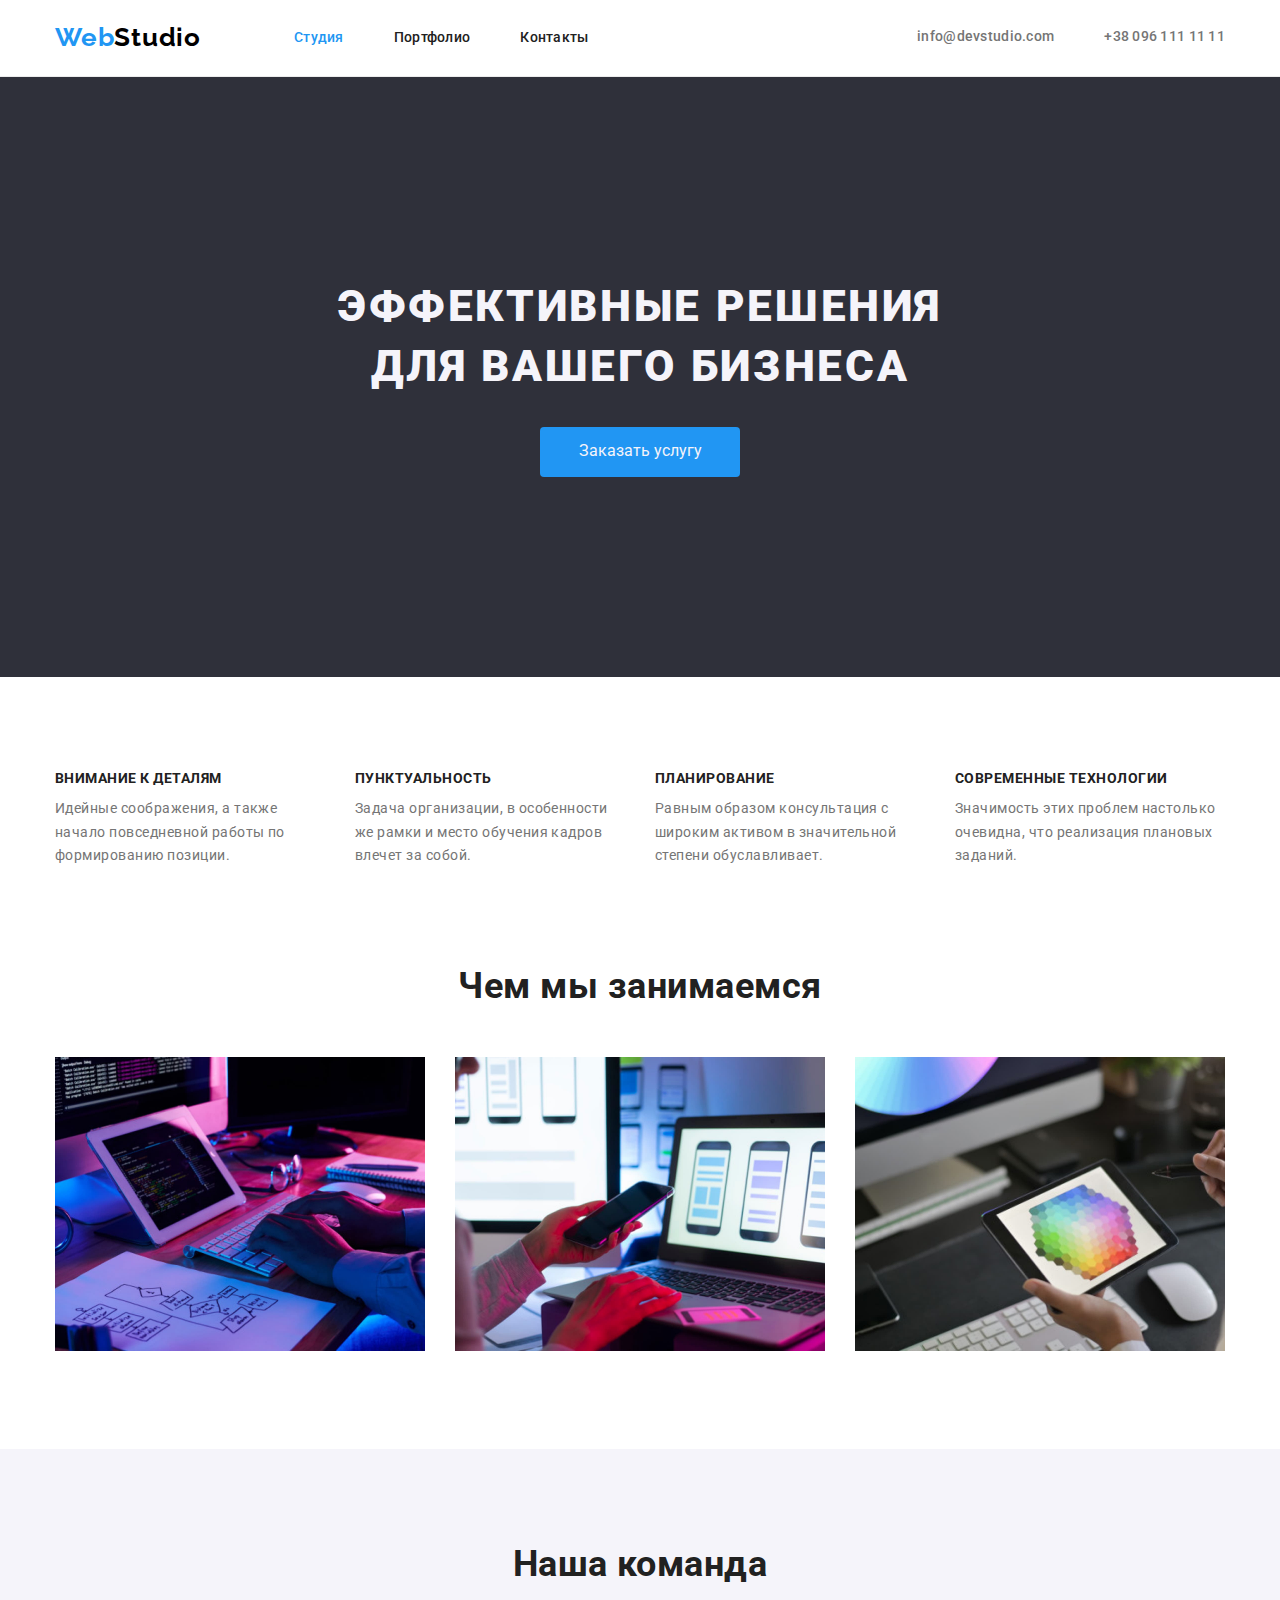
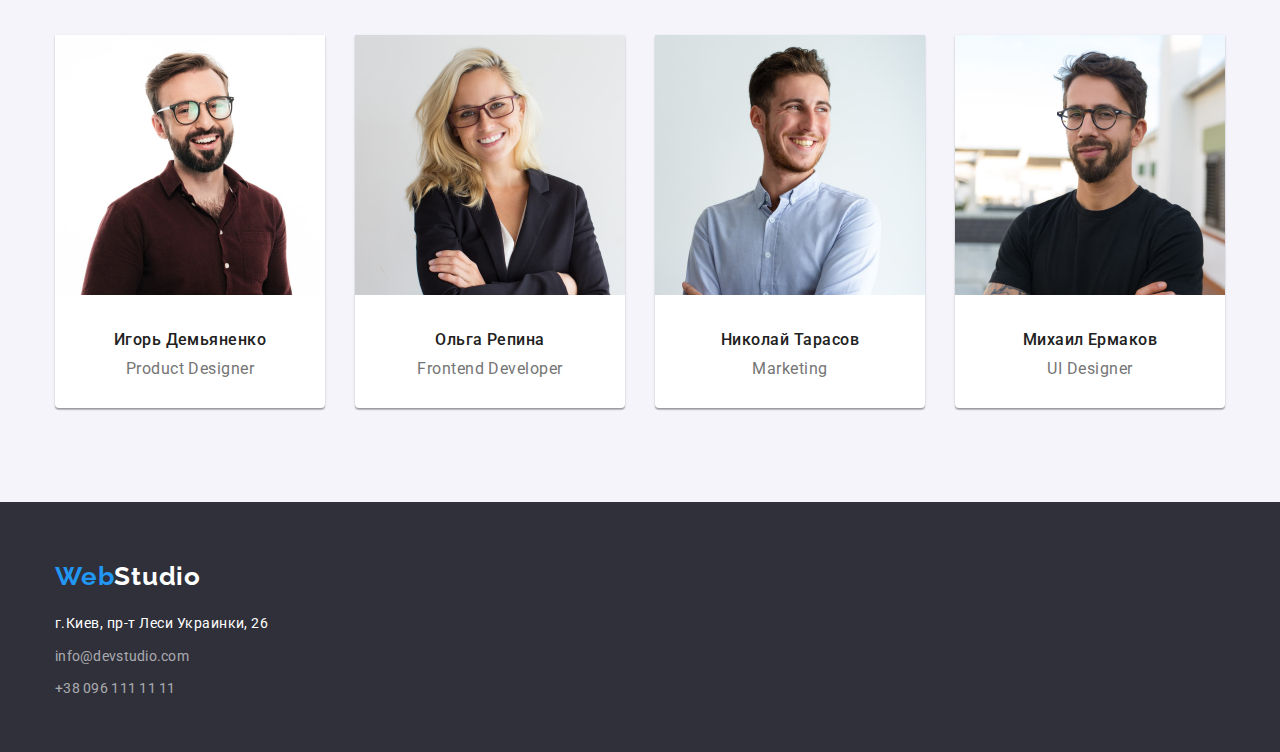
==== index.html @ b526edb5 "1" ====
<!DOCTYPE html>

<html lang="ru">
<!-- Не володію 'єзиком' коментарі з вашого дозволу на Українській. -->

<head>
    <meta charset="UTF-8">
    <meta http-equiv="X-UA-Compatible" content="IE=edge">
    <meta name="viewport" content="width=device-width, initial-scale=1.0">
    <title>Web Studio</title>
    <link rel="stylesheet"
        href="https://cdnjs.cloudflare.com/ajax/libs/modern-normalize/1.0.0/modern-normalize.min.css" />
    <link rel="preconnect" href="https://fonts.googleapis.com">
    <link rel="preconnect" href="https://fonts.gstatic.com" crossorigin>
    <link
        href="https://fonts.googleapis.com/css2?family=Raleway:wght@700&family=Roboto:wght@400;500;700;900&display=swap"
        rel="stylesheet">
    <link rel="stylesheet" href="./css/styles.css" />
</head>

<body>
    <!-- Шапка сторінки -->
    <header class="header-block ">
        <div class="container">
            <div class="flex-container">
                <!-- Навігація на інші сторінки -->
                <nav class="h-nav">
                    <a href="./index.html" class="logo">
                        <span class="logo-blue">Web</span>Studio
                    </a>
                    <ul class="site-nav list">
                        <li class="item"><a href="./index.html" class="nav-link current">Студия</a></li>
                        <li class="item"><a href="./portfolio.html" class="nav-link">Портфолио</a></li>
                        <li class="item"><a href="" class="nav-link">Контакты</a></li>
                    </ul>
                </nav>
                <ul class="contact-list list">
                    <li class="item"><a class="contact-link" href="mailto:info@devstudio.com">info@devstudio.com</a>
                    </li>
                    <li class="item"><a class="contact-link" href="tel:+380961111111">+38 096 111 11 11</a></li>
                </ul>
            </div>
        </div>
    </header>
    <!-- Основна частина сторінки -->
    <main>
        <!-- Секція 1 : банер+кнопка. -->
        <section class="hero section ">
            <div class="container">
                <h1 class="hero-title">Эффективные решения для вашего бизнеса</h1>
                <button type="button" class="button-hero">Заказать услугу</button>
            </div>
        </section>
        <!-- Секція 2 : список переваг даної організації. -->
        <section class="benefits section">
            <!-- Уявний заголовок h2 -->
            <h2 class="visually-hidden">приимущества</h2>
            <ul class="list container">
                <li class="item-benefit">
                    <h3 class="benefits-title">Внимание к деталям</h3>
                    <p class="benefits-text"> Идейные соображения, а также начало повседневной работы по формированию
                        позиции.</p>
                </li>
                <li class="item-benefit">
                    <h3 class="benefits-title">Пунктуальность</h3>
                    <p class="benefits-text">Задача организации, в особенности же рамки и место обучения кадров влечет
                        за собой.</p>
                </li>
                <li class="item-benefit">
                    <h3 class="benefits-title">Планирование</h3>
                    <p class="benefits-text">Равным образом консультация с широким активом в значительной степени
                        обуславливает.</p>
                </li>
                <li class="item-benefit">
                    <h3 class="benefits-title">Современные технологии</h3>
                    <p class="benefits-text">Значимость этих проблем настолько очевидна, что реализация плановых
                        заданий.</p>
                </li>
            </ul>
        </section>
        <!-- Секція 3 : перелік фото-презентацій робіт. -->
        <section class="works section">
            <div class="container ">
                <h2 class="section-title">Чем мы занимаемся</h2>
                <ul class="list ">
                    <li class="item-works">
                        <img src="./images/work_place.jpg"
                            alt="Людина друкує , сидячи за двома моніторами, біля клавіатури лежить листок з намальованою блок схемою. "
                            width="370" class="works-img">

                    </li>
                    <li class="item-works">
                        <img src="./images/app_mobile.jpg"
                            alt="Людина сидить перед ноутбуком на якому відкриті три макети виглядів вікон  на смартфоні , в лівій руці смартфон , права рука на тачпаді мишки."
                            width="370" class="works-img">
                    </li>
                    <li class="item-works">
                        <img src="./images/colors_gamma.jpg"
                            alt="Людина тримає в руці планшет на екрані якого відображено множину кольорів , множина має вигляд шестикутника та складається з всіх кольорів які розміщені в шестикутнику наче соти(маленкі шестикутнички)"
                            width="370" class="works-img">
                    </li>

                </ul>
            </div>
        </section>
        <!-- Секція 4 : Перелік людей + фото людей + фах. -->
        <section class="team section ">
            <div class="container">
                <h2 class="section-title">Наша команда</h2>
                <ul class="list">
                    <li class="item-stuff">
                        <img class="employee-img" src="./images/men_1.jpg" alt="фото члена команди:Игорь Демьяненко"
                            width="270">
                        <h3 class="employee-name"> Игорь Демьяненко</h3>
                        <p class="employee-position">Product Designer</p>
                    </li>
                    <li class="item-stuff">
                        <img class="employee-img" src="./images/wom_1.jpg" alt="фото члена команди:Ольга Репина"
                            width="270">
                        <h3 class="employee-name"> Ольга Репина </h3>
                        <p class="employee-position">Frontend Developer</p>
                    </li>
                    <li class="item-stuff">
                        <img class="employee-img" src="./images/men_2.jpg" alt="фото члена команди:Николай Тарасов"
                            width="270">
                        <h3 class="employee-name"> Николай Тарасов </h3>
                        <p class="employee-position">Marketing</p>
                    </li>
                    <li class="item-stuff">
                        <img class="employee-img" src="./images/men_3.jpg" alt=" фото члена команди:Михаил Ермаков"
                            width="270">
                        <h3 class="employee-name"> Михаил Ермаков </h3>
                        <p class="employee-position">UI Designer</p>
                    </li>
                </ul>
            </div>
        </section>
    </main>
    <!-- Підвал з міінімумом навігації -->
    <footer>
        <div class="container">
            <a href="./index.html" class="logo">
                <span class="logo-blue">Web</span>Studio
            </a>
            <address>
                <ul class="list">
                    <li class="footer-item"><a target="_blank" class="address-ofice" rel="noreferrer noopener"
                            href=" https://goo.gl/maps/ZoGBy2pLPGvZENqX7">
                            г.Киев, пр-т Леси Украинки, 26</a></li>
                    <li class="footer-item"><a class="contact-link"
                            href="mailto:info@devstudio.com">info@devstudio.com</a></li>
                    <li class="footer-item"><a class="contact-link" href="tel:+380961111111">+38 096 111 11 11</a></li>
                </ul>
            </address>
        </div>
    </footer>
</body>

</html>
---- css/styles.css ----
/* MAIN global properties */
:root {
    --primary-text-color: #757575;
    --accent-color: #2196F3;
    --title-text-color: #212121;
    --primary-bacground-color: #ffffff;
}

body {
    margin: 0;

    font-family: 'Roboto', sans-serif;
    color: var(--title-text-color);
    font-size: 16px;
    letter-spacing: 0.03em;
    background-color: var(--primary-bacground-color);
}

.visually-hidden {
    position: absolute;
    width: 1px;
    height: 1px;
    margin: -1px;
    border: 0;
    padding: 0;
    white-space: nowrap;
    clip-path: inset(100%);
    clip: rect(0 0 0 0);
    overflow: hidden;
}

h1, h2, h3, p, ul {
    margin-top: 0;
    margin-bottom: 0;
    padding-inline-start: 0;
}

a {
    font-style: normal;
    text-decoration-line: none;
}

.list {
    list-style: none;
}

button {
    text-decoration: none;
    font-family: inherit;
    border: none;
    cursor: pointer;
}

.container {
    max-width: 1200px;
    padding-left: 15px;
    padding-right: 15px;
    margin-left: auto;
    margin-right: auto;
}

.section {
    padding-top: 94px;
    padding-bottom: 94px;

}

/* HEADER */
.h-nav {
    display: flex;
    align-items: center;
    flex-wrap: wrap;
}

.header-block {
    border-bottom: 1px solid #ECECEC;

}

.flex-container {
    display: flex;
    align-items: center;
    flex-wrap: wrap;


}

.site-nav {

    display: flex;
    padding: 0;
    margin-block-start: 0;
    margin-block-end: 0;

}

.site-nav .item:not(:last-child),
.contact-list .item:not(:last-child) {
    margin-right: 50px;
}

.contact-list {

    margin-left: auto;
    display: flex;
    height: 17px;

}



.logo {
    text-decoration: none;
    font-family: 'Raleway', sans-serif;
    font-weight: 700;
    font-size: 26px;
    line-height: 1, 19;
    letter-spacing: 0.03em;
    color: #000000;

    margin-right: 93px;
}

.nav-link {
    color: var(--title-text-color);
    padding-top: 30px;
    padding-bottom: 30px;
    display: inline-block
}

.logo-blue, .nav-link:hover,
.nav-link:focus, .contact-link:hover,
.contact-link:focus, .current {
    color: var(--accent-color);
}

.nav-link,
.contact-link {
    font-size: 14px;
    line-height: 1.14;
    font-weight: 500;
    letter-spacing: 0.02em;
}

.contact-link {
    color: var(--primary-text-color);
    display: flex;
}

/* hero */
.hero {
    background-color: #2F303A;

    padding-bottom: 200px;
    padding-top: 200px;
}




.hero-title {
    color: #F5F4FA;
    font-weight: 900;
    font-size: 44px;
    line-height: 1.36;
    text-align: center;
    letter-spacing: 0.06em;
    text-transform: uppercase;

    margin-bottom: 30px;
    max-width: 700px;

    margin-left: auto;
    margin-right: auto;

}

.button-hero {
    background-color: var(--accent-color);
    color: #F5F4FA;

    display: block;
    min-width: 200px;
    height: 50px;
    border-radius: 4px;
    margin-right: auto;
    margin-left: auto;
}

.button-hero:hover,
.button-hero:focus{
background-color: #188CE8;
;
}
.button-portfolio:hover,
.button-portfolio:focus,
.current-btn {
    background-color: var(--accent-color);
    color: #ffffff;
}

/* Приимущества */
.benefits {
    padding-top: 94px;
}

.benefits .list {
    display: flex;
    flex-wrap: wrap;
    gap: 30px;

    justify-content: center;
}

.benefits-title {
    font-size: 14px;
    line-height: 1.14;
    text-transform: uppercase;
    margin-bottom: 10px;

}

.item-benefit {
    min-height: 100px;
    max-width: 270px;
}

/* .list .item-benefit:not(:last-child) {
    margin-right: 30px;
} */

.benefits-text {
    font-size: 14px;
    line-height: 1.71;
    color: var(--primary-text-color);
    font-weight: 400;
    margin-block-end: 0;
    margin-block-start: 0;
}


.section-title {
    font-size: 36px;
    line-height: 1.17;
    text-align: center;
    margin-bottom: 50px;
}

/* works */


.works .list {
    display: flex;
    gap: 30px;
    flex-wrap: wrap;


    justify-content: center;
}

.works {
    padding-top: 0px;
}

/* stuff */
.team {
    background-color: #F5F4FA;
}

.team .list {
    display: flex;
    flex-wrap: wrap;
    gap: 30px;
    padding-inline-start: 0;

    justify-content: center;
}

.item-stuff {
    background: #FFFFFF;
    box-shadow: 0px 1px 3px rgba(0, 0, 0, 0.12), 0px 1px 1px rgba(0, 0, 0, 0.14), 0px 2px 1px rgba(0, 0, 0, 0.2);
    border-radius: 0px 0px 4px 4px;
}

/* .item-stuff:not(:last-child) {
    margin-right: 30px;
} */

.employee-name {
    font-weight: 500;
    font-size: 16px;
    line-height: 1.19;
    text-align: center;

    padding-top: 30px;
    margin-bottom: 10px;
}

.employee-position {
    color: var(--primary-text-color);
    line-height: 1.19;
    font-weight: 400;

    margin: 0;
    text-align: center;

    padding-bottom: 30px;
}

/* portfolio */
.examples {}



.button-portfolio {
    background-color: #F5F4FA;
    color: var(--title-text-color);
    line-height: 1.62;
    font-weight: 500;

    padding: 6px 22px;
    border-radius: 4px;

}


.buttons {
    display: flex;
    flex-wrap: wrap;
    gap: 8px;
    justify-content: center;
}


.examples-img {
    display: block;
    max-width: 100%;
    height: auto;
}

.examples-title {
    font-size: 18px;
    line-height: 2;
    letter-spacing: 0.06em;

    margin-bottom: 5px;

}


.item-portfolio {
    width: 370px;

    background: #FFFFFF;


}

.border-botom {
    border-bottom: 1px solid #EEEEEE;
    border-left: 1px solid #EEEEEE;
    border-right: 1px solid #EEEEEE;

    padding: 20px 24px;
}

.examples {
    display: flex;
    flex-wrap: wrap;
    gap: 30px;
    margin-top: 50px;

    justify-content: center;
}

/* .examples .item-portfolio:nth-child(3n) {
    margin-right: 0;
}

.examples .item-portfolio:nth-last-child(-n + 3) {
    margin-bottom: 0;
} */

.examples-text {
    color: var(--primary-text-color);
    line-height: 1.88;
    font-weight: 400;
}

/* futer */
footer {
    padding-top: 60px;
    padding-bottom: 60px;
    background-color: #2F303A;
    max-height: 250px;
}





.address-ofice,
footer .contact-link {
    font-size: 14px;
    line-height: 1.71;
    font-weight: 400;
}

footer .logo,
.address-ofice {
    color: #ffffff;
}

footer .logo {
    display: block;
    margin-bottom: 20px;
}

.list .footer-item:not(:last-child) {
    margin-bottom: 9px;
}

footer .contact-link {
    color: rgba(255, 255, 255, 0.6);
}
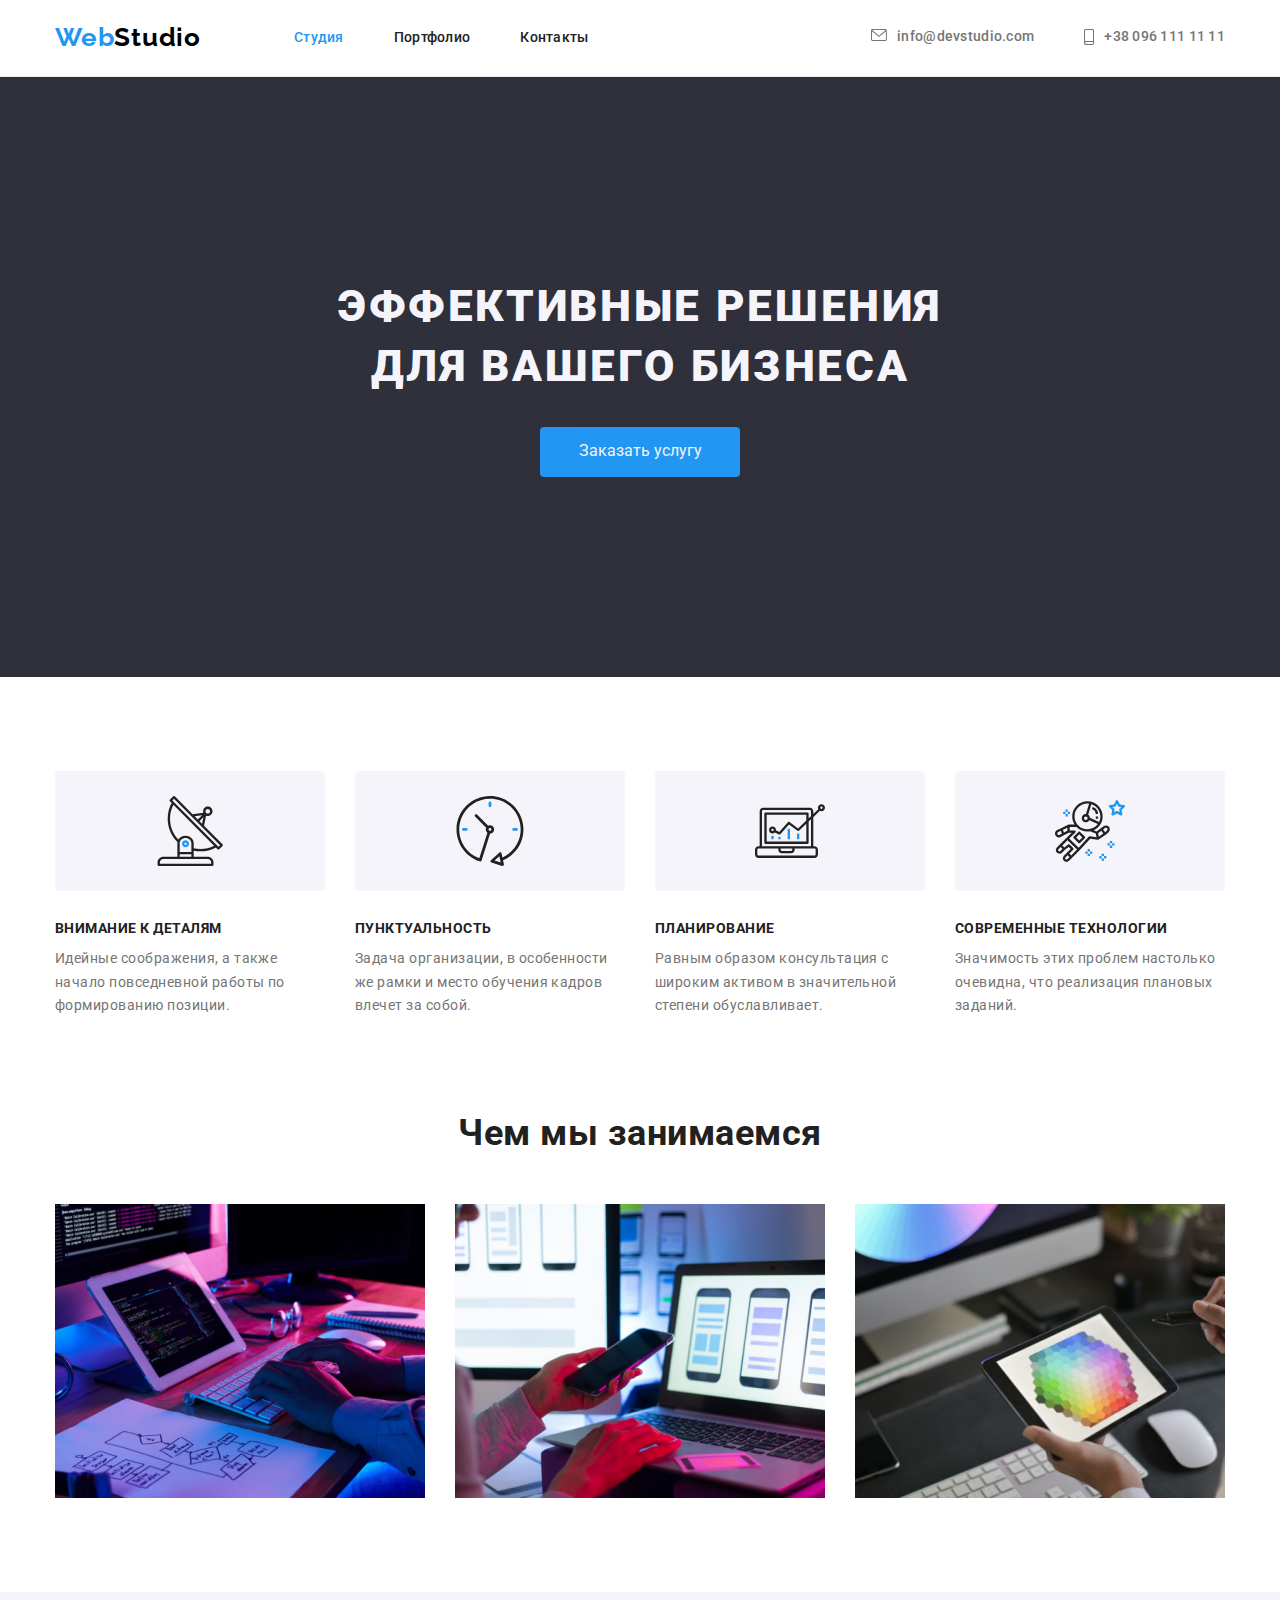
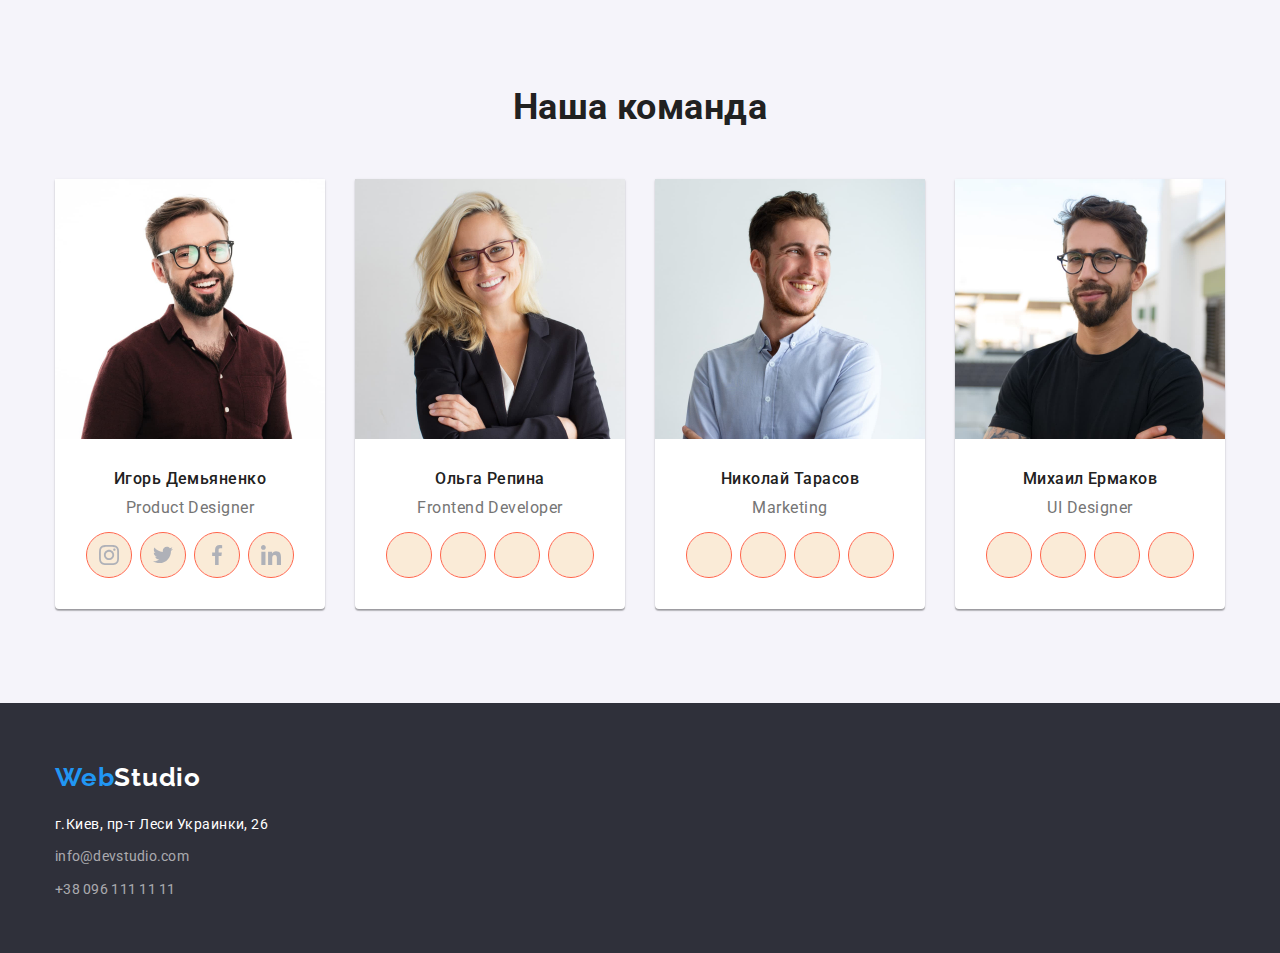
==== commit 55d28faf: "111" ====
--- a/index.html
+++ b/index.html
@@ -35,9 +35,29 @@
                     </ul>
                 </nav>
                 <ul class="contact-list list">
-                    <li class="item"><a class="contact-link" href="mailto:info@devstudio.com">info@devstudio.com</a>
-                    </li>
-                    <li class="item"><a class="contact-link" href="tel:+380961111111">+38 096 111 11 11</a></li>
+                    <li class="item"><a class="contact-link" href="mailto:info@devstudio.com">
+                            <div class="moilto">
+                                <svg class=" icon">
+                                    <use href="./images/icon.svg#icon-envelope"></use>
+                                </svg>info@devstudio.com
+                            </div>
+                        </a>
+                    </li>
+                    <li>
+                        <use>
+
+                        </use>
+                    </li>
+                    <li class="item">
+                        <a class="contact-link" href="tel:+380961111111">
+                            <div class="moilto">
+                                <svg class=" icon-s">
+                                    <use href="./images/icon.svg#icon-smartphone"></use>
+                                </svg>
+                                +38 096 111 11 11
+                            </div>
+                        </a>
+                    </li>
                 </ul>
             </div>
         </div>
@@ -57,21 +77,41 @@
             <h2 class="visually-hidden">приимущества</h2>
             <ul class="list container">
                 <li class="item-benefit">
+                    <div class="benefit-top-box"> <svg class="benefit-logo">
+                            <use href="./images/icon.svg#antena">
+
+                            </use>
+                        </svg> </div>
                     <h3 class="benefits-title">Внимание к деталям</h3>
                     <p class="benefits-text"> Идейные соображения, а также начало повседневной работы по формированию
                         позиции.</p>
                 </li>
                 <li class="item-benefit">
+                    <div class="benefit-top-box"> <svg class="benefit-logo">
+                            <use href="./images/icon.svg#clock">
+
+                            </use>
+                        </svg> </div>
                     <h3 class="benefits-title">Пунктуальность</h3>
                     <p class="benefits-text">Задача организации, в особенности же рамки и место обучения кадров влечет
                         за собой.</p>
                 </li>
                 <li class="item-benefit">
+                    <div class="benefit-top-box"> <svg class="benefit-logo">
+                            <use href="./images/icon.svg#diagram">
+
+                            </use>
+                        </svg> </div>
                     <h3 class="benefits-title">Планирование</h3>
                     <p class="benefits-text">Равным образом консультация с широким активом в значительной степени
                         обуславливает.</p>
                 </li>
                 <li class="item-benefit">
+                    <div class="benefit-top-box"> <svg class="benefit-logo">
+                            <use href="./images/icon.svg#astronaut">
+
+                            </use>
+                        </svg> </div>
                     <h3 class="benefits-title">Современные технологии</h3>
                     <p class="benefits-text">Значимость этих проблем настолько очевидна, что реализация плановых
                         заданий.</p>
@@ -113,24 +153,144 @@
                             width="270">
                         <h3 class="employee-name"> Игорь Демьяненко</h3>
                         <p class="employee-position">Product Designer</p>
+                        <ul class="employee-list-media">
+                            <li class="item-media">
+                                <a class="link-media" href="">
+                                    <svg class="media-svg">
+                                        <use href="./images/icon.svg#insta"></use>
+                                    </svg>
+                                </a>
+                            </li>
+                            <li class="item-media">
+                                <a class="link-media" href="">
+                                    <svg class="media-svg">
+                                        <use href="./images/icon.svg#twiter"></use>
+                                    </svg>
+                                </a>
+                            </li>
+                            <li class="item-media">
+                                <a class="link-media" href="">
+                                    <svg class="media-svg">
+                                        <use href="./images/icon.svg#facebok"></use>
+                                    </svg>
+                                </a>
+                            </li>
+                            <li class="item-media">
+                                <a class="link-media" href="">
+                                    <svg class="media-svg">
+                                        <use href="./images/icon.svg#linkendin"></use>
+                                    </svg>
+                                </a>
+                            </li>
+                        </ul>
                     </li>
                     <li class="item-stuff">
                         <img class="employee-img" src="./images/wom_1.jpg" alt="фото члена команди:Ольга Репина"
                             width="270">
                         <h3 class="employee-name"> Ольга Репина </h3>
                         <p class="employee-position">Frontend Developer</p>
+                        <ul class="employee-list-media">
+                            <li class="item-media">
+                                <a class="link-media" href="">
+                                    <svg class="media-svg">
+                                        <use></use>
+                                    </svg>
+                                </a>
+                            </li>
+                            <li class="item-media">
+                                <a class="link-media" href="">
+                                    <svg class="media-svg">
+                                        <use></use>
+                                    </svg>
+                                </a>
+                            </li>
+                            <li class="item-media">
+                                <a class="link-media" href="">
+                                    <svg class="media-svg">
+                                        <use></use>
+                                    </svg>
+                                </a>
+                            </li>
+                            <li class="item-media">
+                                <a class="link-media" href="">
+                                    <svg class="media-svg">
+                                        <use></use>
+                                    </svg>
+                                </a>
+                            </li>
+                        </ul>
                     </li>
                     <li class="item-stuff">
                         <img class="employee-img" src="./images/men_2.jpg" alt="фото члена команди:Николай Тарасов"
                             width="270">
                         <h3 class="employee-name"> Николай Тарасов </h3>
                         <p class="employee-position">Marketing</p>
+                        <ul class="employee-list-media">
+                            <li class="item-media">
+                                <a class="link-media" href="">
+                                    <svg class="media-svg">
+                                        <use href="./images/icon.svg#"></use>
+                                    </svg>
+                                </a>
+                            </li>
+                            <li class="item-media">
+                                <a class="link-media" href="">
+                                    <svg class="media-svg">
+                                        <use href="./images/icon.svg#"></use>
+                                    </svg>
+                                </a>
+                            </li>
+                            <li class="item-media">
+                                <a class="link-media" href="">
+                                    <svg class="media-svg">
+                                        <use href="./images/icon.svg#"></use>
+                                    </svg>
+                                </a>
+                            </li>
+                            <li class="item-media">
+                                <a class="link-media" href="">
+                                    <svg class="media-svg">
+                                        <use href="./images/icon.svg#"></use>
+                                    </svg>
+                                </a>
+                            </li>
+                        </ul>
                     </li>
                     <li class="item-stuff">
                         <img class="employee-img" src="./images/men_3.jpg" alt=" фото члена команди:Михаил Ермаков"
                             width="270">
                         <h3 class="employee-name"> Михаил Ермаков </h3>
                         <p class="employee-position">UI Designer</p>
+                        <ul class="employee-list-media">
+                            <li class="item-media">
+                                <a class="link-media" href="">
+                                    <svg class="media-svg">
+                                        <use href="./images/icon.svg#"></use>
+                                    </svg>
+                                </a>
+                            </li>
+                            <li class="item-media">
+                                <a class="link-media" href="">
+                                    <svg class="media-svg">
+                                        <use href="./images/icon.svg#"></use>
+                                    </svg>
+                                </a>
+                            </li>
+                            <li class="item-media">
+                                <a class="link-media" href="">
+                                    <svg class="media-svg">
+                                        <use href="./images/icon.svg#"></use>
+                                    </svg>
+                                </a>
+                            </li>
+                            <li class="item-media">
+                                <a class="link-media" href="">
+                                    <svg class="media-svg">
+                                        <use href="./images/icon.svg#"></use>
+                                    </svg>
+                                </a>
+                            </li>
+                        </ul>
                     </li>
                 </ul>
             </div>
@@ -138,7 +298,7 @@
     </main>
     <!-- Підвал з міінімумом навігації -->
     <footer>
-        <div class="container">
+        <div class=" container">
             <a href="./index.html" class="logo">
                 <span class="logo-blue">Web</span>Studio
             </a>
@@ -146,10 +306,13 @@
                 <ul class="list">
                     <li class="footer-item"><a target="_blank" class="address-ofice" rel="noreferrer noopener"
                             href=" https://goo.gl/maps/ZoGBy2pLPGvZENqX7">
-                            г.Киев, пр-т Леси Украинки, 26</a></li>
+                            г.Киев, пр-т Леси
+                            Украинки, 26</a></li>
                     <li class="footer-item"><a class="contact-link"
-                            href="mailto:info@devstudio.com">info@devstudio.com</a></li>
-                    <li class="footer-item"><a class="contact-link" href="tel:+380961111111">+38 096 111 11 11</a></li>
+                            href="mailto:info@devstudio.com">info@devstudio.com</a>
+                    </li>
+                    <li class="footer-item"><a class="contact-link" href="tel:+380961111111">+38
+                            096 111 11 11</a></li>
                 </ul>
             </address>
         </div>
--- a/css/styles.css
+++ b/css/styles.css
@@ -65,6 +65,10 @@
 
 }
 
+img {
+    display: block;
+}
+
 /* HEADER */
 .h-nav {
     display: flex;
@@ -128,12 +132,14 @@
     display: inline-block
 }
 
-.logo-blue, .nav-link:hover,
-.nav-link:focus, .contact-link:hover,
-.contact-link:focus, .current {
+.nav-link:hover,
+.nav-link:focus,
+.logo-blue, .current {
     color: var(--accent-color);
 }
 
+/* .contact-link:hover, */
+/* .contact-link:focus , */
 .nav-link,
 .contact-link {
     font-size: 14px;
@@ -147,6 +153,36 @@
     display: flex;
 }
 
+.moilto {
+    display: flex;
+    gap: 10px;
+}
+
+.moilto:hover .icon,
+.moilto:focus .icon,
+.moilto:hover .icon-s,
+.moilto:focus .icon-s,
+.moilto:hover,
+.moilto:focus {
+    color: var(--accent-color);
+    fill: var(--accent-color);
+}
+
+.icon {
+    display: inline-block;
+    height: 12px;
+    width: 16px;
+    fill: var(--primary-text-color);
+}
+
+.icon-s {
+    display: inline-block;
+    height: 16px;
+    width: 10px;
+    fill: var(--primary-text-color);
+}
+
+
 /* hero */
 .hero {
     background-color: #2F303A;
@@ -155,7 +191,11 @@
     padding-top: 200px;
 }
 
-
+.hero {
+    background-image: linear-gradient(to right, rgba(46, 48, 58, 0.41), rgba(47, 47, 58, 0.4)), url("../images/bacground-hero.jpg");
+    background-size: cover;
+
+}
 
 
 .hero-title {
@@ -188,10 +228,11 @@
 }
 
 .button-hero:hover,
-.button-hero:focus{
-background-color: #188CE8;
-;
-}
+.button-hero:focus {
+    background-color: #188CE8;
+    ;
+}
+
 .button-portfolio:hover,
 .button-portfolio:focus,
 .current-btn {
@@ -212,6 +253,26 @@
     justify-content: center;
 }
 
+.benefit-top-box {
+    width: 270px;
+    height: 120px;
+
+    background: #F5F4FA;
+    border-radius: 4px;
+    margin-bottom: 30px;
+
+    display: flex;
+    align-items: center;
+    justify-content: center;
+
+}
+
+.benefit-logo {
+    width: 70px;
+    height: 70px;
+
+}
+
 .benefits-title {
     font-size: 14px;
     line-height: 1.14;
@@ -225,9 +286,7 @@
     max-width: 270px;
 }
 
-/* .list .item-benefit:not(:last-child) {
-    margin-right: 30px;
-} */
+
 
 .benefits-text {
     font-size: 14px;
@@ -280,6 +339,8 @@
     background: #FFFFFF;
     box-shadow: 0px 1px 3px rgba(0, 0, 0, 0.12), 0px 1px 1px rgba(0, 0, 0, 0.14), 0px 2px 1px rgba(0, 0, 0, 0.2);
     border-radius: 0px 0px 4px 4px;
+
+    padding-bottom: 32px;
 }
 
 /* .item-stuff:not(:last-child) {
@@ -304,7 +365,58 @@
     margin: 0;
     text-align: center;
 
-    padding-bottom: 30px;
+
+}
+
+.employee-list-media {
+    justify-content: center;
+
+    margin-top: 16px;
+
+    display: flex;
+    list-style: none;
+    gap: 10px;
+
+}
+
+.item-media {
+    outline: 1px solid tomato;
+    border-radius: 50%;
+    background-color: antiquewhite;
+
+}
+
+.link-media {
+    border-radius: 50%;
+
+    display: flex;
+
+    align-items: center;
+    justify-content: center;
+    width: 44px;
+    height: 44px;
+
+
+
+    /* background: transparent; */
+
+}
+
+.media-svg {
+    display: block;
+
+    fill: #AFB1B8;
+
+    width: 20px;
+    height: 20px;
+}
+
+/* .item-media:hover, */
+/* .item-media .media-svg:hover, */
+.item-media:hover {
+    background-color: var(--accent-color);
+    fill: white;
+
 }
 
 /* portfolio */
@@ -333,7 +445,6 @@
 
 
 .examples-img {
-    display: block;
     max-width: 100%;
     height: auto;
 }
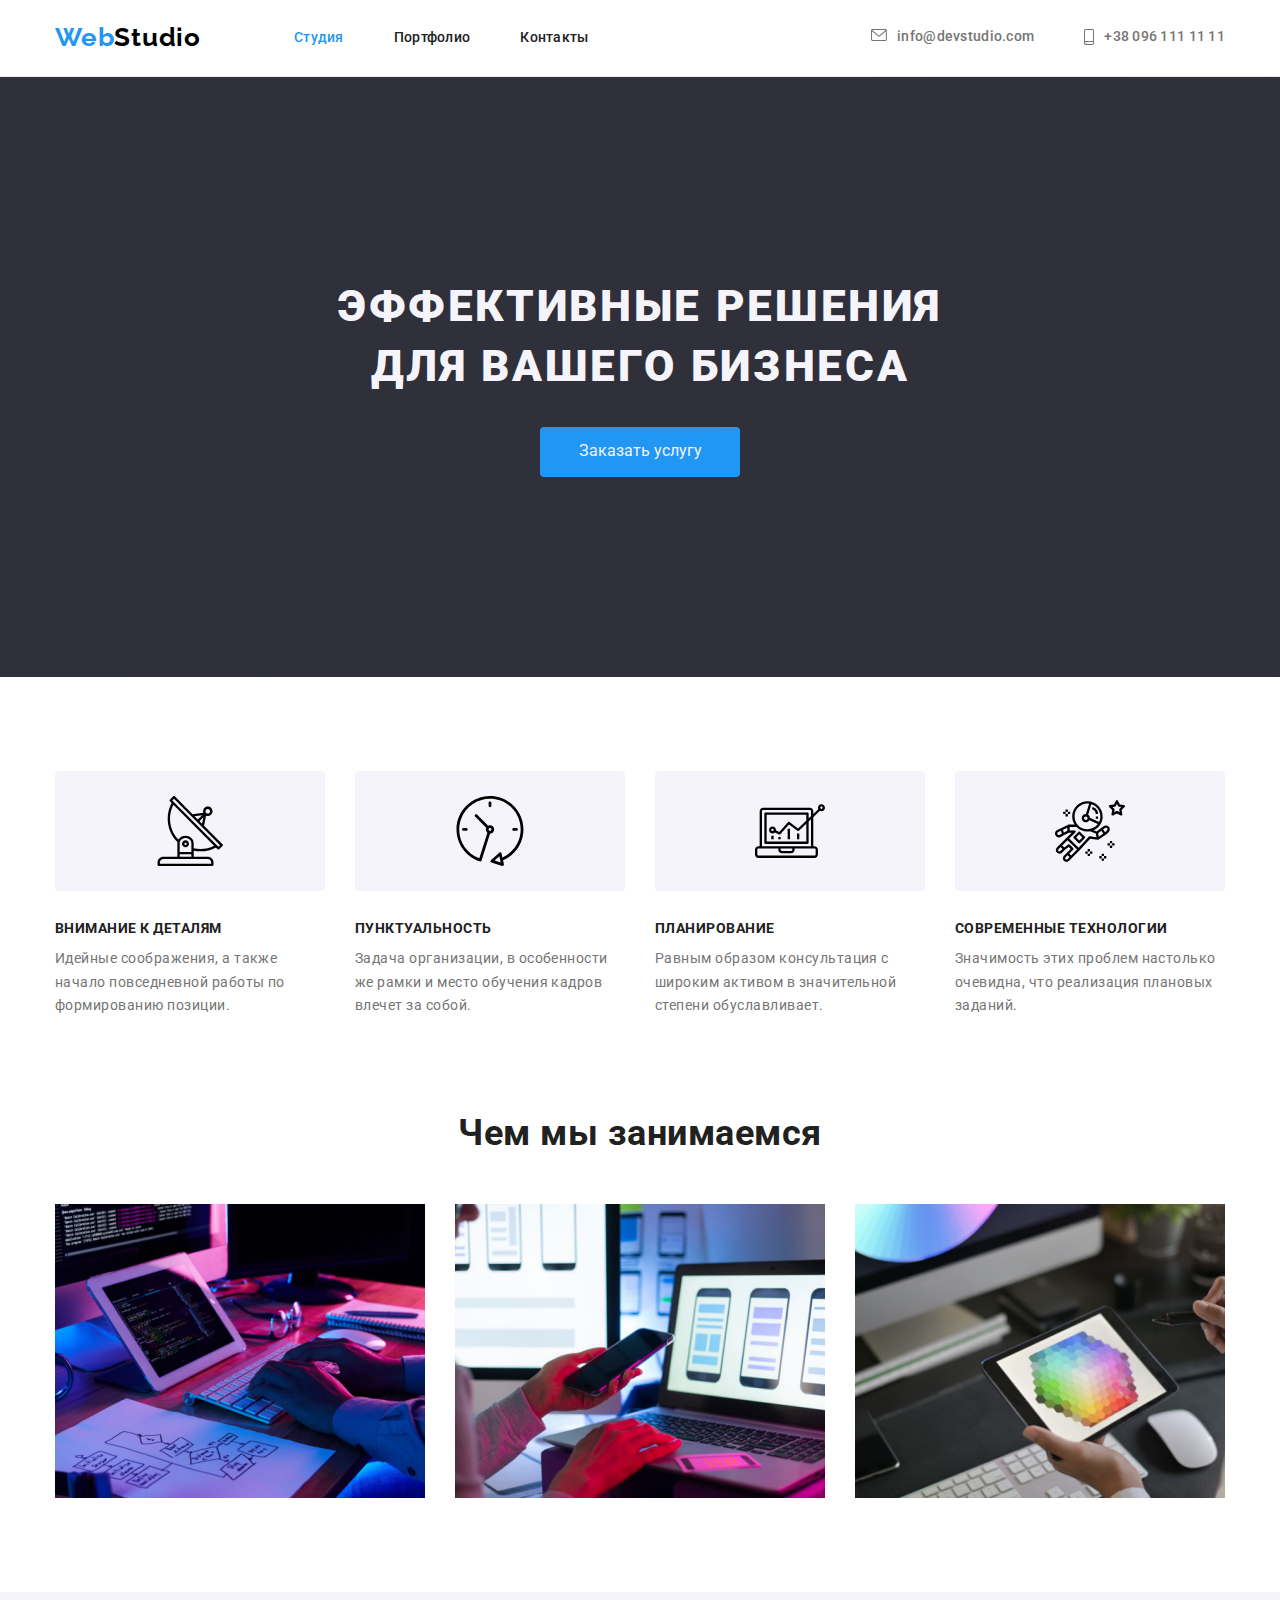
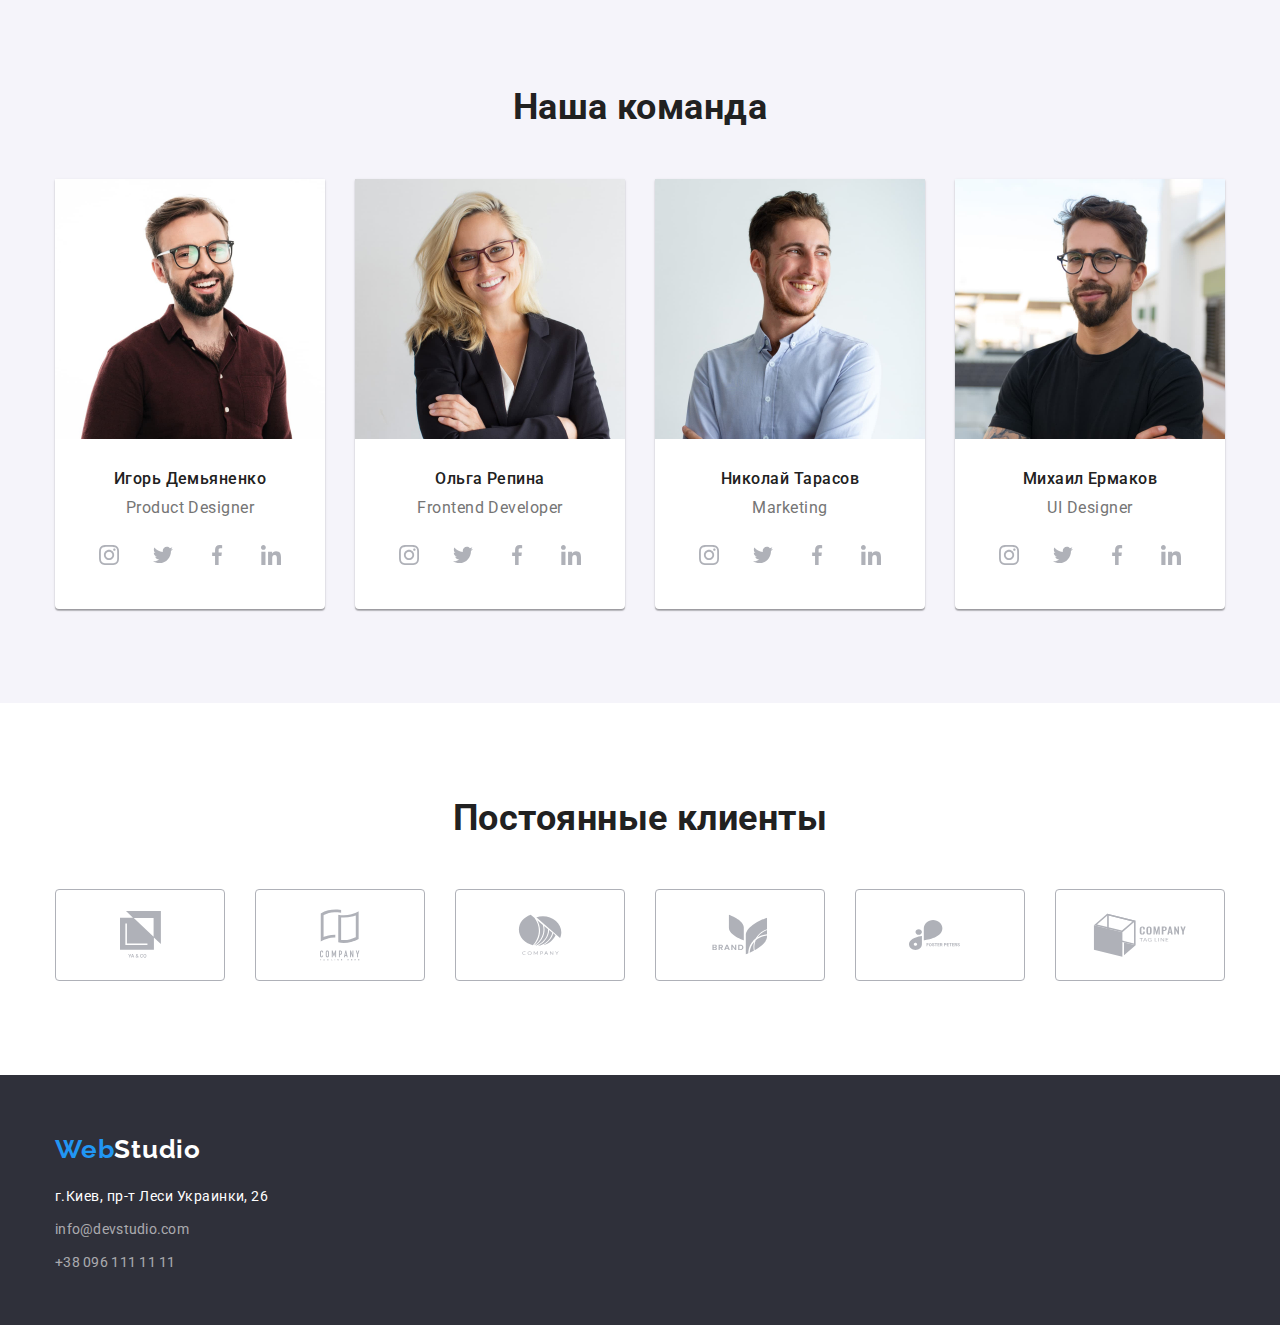
==== commit e354315c: "ssss" ====
--- a/index.html
+++ b/index.html
@@ -145,7 +145,7 @@
         </section>
         <!-- Секція 4 : Перелік людей + фото людей + фах. -->
         <section class="team section ">
-            <div class="container">
+            <div class="container ">
                 <h2 class="section-title">Наша команда</h2>
                 <ul class="list">
                     <li class="item-stuff">
@@ -193,28 +193,28 @@
                             <li class="item-media">
                                 <a class="link-media" href="">
                                     <svg class="media-svg">
-                                        <use></use>
-                                    </svg>
-                                </a>
-                            </li>
-                            <li class="item-media">
-                                <a class="link-media" href="">
-                                    <svg class="media-svg">
-                                        <use></use>
-                                    </svg>
-                                </a>
-                            </li>
-                            <li class="item-media">
-                                <a class="link-media" href="">
-                                    <svg class="media-svg">
-                                        <use></use>
-                                    </svg>
-                                </a>
-                            </li>
-                            <li class="item-media">
-                                <a class="link-media" href="">
-                                    <svg class="media-svg">
-                                        <use></use>
+                                        <use href="./images/icon.svg#insta"></use>
+                                    </svg>
+                                </a>
+                            </li>
+                            <li class="item-media">
+                                <a class="link-media" href="">
+                                    <svg class="media-svg">
+                                        <use href="./images/icon.svg#twiter"></use>
+                                    </svg>
+                                </a>
+                            </li>
+                            <li class="item-media">
+                                <a class="link-media" href="">
+                                    <svg class="media-svg">
+                                        <use href="./images/icon.svg#facebok"></use>
+                                    </svg>
+                                </a>
+                            </li>
+                            <li class="item-media">
+                                <a class="link-media" href="">
+                                    <svg class="media-svg">
+                                        <use href="./images/icon.svg#linkendin"></use>
                                     </svg>
                                 </a>
                             </li>
@@ -229,28 +229,28 @@
                             <li class="item-media">
                                 <a class="link-media" href="">
                                     <svg class="media-svg">
-                                        <use href="./images/icon.svg#"></use>
-                                    </svg>
-                                </a>
-                            </li>
-                            <li class="item-media">
-                                <a class="link-media" href="">
-                                    <svg class="media-svg">
-                                        <use href="./images/icon.svg#"></use>
-                                    </svg>
-                                </a>
-                            </li>
-                            <li class="item-media">
-                                <a class="link-media" href="">
-                                    <svg class="media-svg">
-                                        <use href="./images/icon.svg#"></use>
-                                    </svg>
-                                </a>
-                            </li>
-                            <li class="item-media">
-                                <a class="link-media" href="">
-                                    <svg class="media-svg">
-                                        <use href="./images/icon.svg#"></use>
+                                        <use href="./images/icon.svg#insta"></use>
+                                    </svg>
+                                </a>
+                            </li>
+                            <li class="item-media">
+                                <a class="link-media" href="">
+                                    <svg class="media-svg">
+                                        <use href="./images/icon.svg#twiter"></use>
+                                    </svg>
+                                </a>
+                            </li>
+                            <li class="item-media">
+                                <a class="link-media" href="">
+                                    <svg class="media-svg">
+                                        <use href="./images/icon.svg#facebok"></use>
+                                    </svg>
+                                </a>
+                            </li>
+                            <li class="item-media">
+                                <a class="link-media" href="">
+                                    <svg class="media-svg">
+                                        <use href="./images/icon.svg#linkendin"></use>
                                     </svg>
                                 </a>
                             </li>
@@ -265,32 +265,81 @@
                             <li class="item-media">
                                 <a class="link-media" href="">
                                     <svg class="media-svg">
-                                        <use href="./images/icon.svg#"></use>
-                                    </svg>
-                                </a>
-                            </li>
-                            <li class="item-media">
-                                <a class="link-media" href="">
-                                    <svg class="media-svg">
-                                        <use href="./images/icon.svg#"></use>
-                                    </svg>
-                                </a>
-                            </li>
-                            <li class="item-media">
-                                <a class="link-media" href="">
-                                    <svg class="media-svg">
-                                        <use href="./images/icon.svg#"></use>
-                                    </svg>
-                                </a>
-                            </li>
-                            <li class="item-media">
-                                <a class="link-media" href="">
-                                    <svg class="media-svg">
-                                        <use href="./images/icon.svg#"></use>
+                                        <use href="./images/icon.svg#insta"></use>
+                                    </svg>
+                                </a>
+                            </li>
+                            <li class="item-media">
+                                <a class="link-media" href="">
+                                    <svg class="media-svg">
+                                        <use href="./images/icon.svg#twiter"></use>
+                                    </svg>
+                                </a>
+                            </li>
+                            <li class="item-media">
+                                <a class="link-media" href="">
+                                    <svg class="media-svg">
+                                        <use href="./images/icon.svg#facebok"></use>
+                                    </svg>
+                                </a>
+                            </li>
+                            <li class="item-media">
+                                <a class="link-media" href="">
+                                    <svg class="media-svg">
+                                        <use href="./images/icon.svg#linkendin"></use>
                                     </svg>
                                 </a>
                             </li>
                         </ul>
+                    </li>
+                </ul>
+            </div>
+        </section>
+        <section>
+            <div class="container section">
+                <h2 class="section-title ">Постоянные клиенты</h2>
+                <ul class="clients-list">
+                    <li class="clients-item">
+                        <a class="clients-link" href="">
+                            <svg width="41" height="47" class="clients-icon">
+                                <use href="./images/icon.svg#icon-group-1"></use>
+                            </svg>
+                        </a>
+                    </li>
+                    <li class="clients-item">
+                        <a class="clients-link" href="">
+                            <svg width="40" height="52" class="clients-icon">
+                                <use href="./images/icon.svg#icon-group-2"></use>
+                            </svg>
+                        </a>
+                    </li>
+                    <li class="clients-item">
+                        <a class="clients-link" href="">
+                            <svg width="44" height="41" class="clients-icon">
+                                <use href="./images/icon.svg#icon-Object"></use>
+                            </svg>
+                        </a>
+                    </li>
+                    <li class="clients-item">
+                        <a class="clients-link" href="">
+                            <svg width="84" height="41" class="clients-icon">
+                                <use href="./images/icon.svg#icon-group-4"></use>
+                            </svg>
+                        </a>
+                    </li>
+                    <li class="clients-item">
+                        <a class="clients-link" href="">
+                            <svg width="63" height="46" class="clients-icon">
+                                <use href="./images/icon.svg#icon-group-3"></use>
+                            </svg>
+                        </a>
+                    </li>
+                    <li class="clients-item">
+                        <a class="clients-link" href="">
+                            <svg width="94" height="44" class="clients-icon">
+                                <use href="./images/icon.svg#icon-Object-1"></use>
+                            </svg>
+                        </a>
                     </li>
                 </ul>
             </div>
--- a/css/styles.css
+++ b/css/styles.css
@@ -380,9 +380,7 @@
 }
 
 .item-media {
-    outline: 1px solid tomato;
     border-radius: 50%;
-    background-color: antiquewhite;
 
 }
 
@@ -395,15 +393,10 @@
     justify-content: center;
     width: 44px;
     height: 44px;
-
-
-
-    /* background: transparent; */
-
 }
 
 .media-svg {
-    display: block;
+
 
     fill: #AFB1B8;
 
@@ -411,13 +404,55 @@
     height: 20px;
 }
 
-/* .item-media:hover, */
-/* .item-media .media-svg:hover, */
-.item-media:hover {
+
+.item-media:hover .media-svg,
+.item-media:hover,
+.item-media:focus .media-svg,
+.item-media:focus {
     background-color: var(--accent-color);
     fill: white;
 
 }
+
+/* Clients */
+
+
+.clients-list {
+    display: flex;
+    list-style: none;
+    flex-wrap: wrap;
+    gap: 30px;
+
+
+}
+
+.clients-item {}
+
+.clients-link {
+    display: inline-flex;
+    justify-content: center;
+    align-items: center;
+
+
+    width: 170px;
+    height: 92px;
+    border: 1px solid #AFB1B8;
+    border-radius: 4px;
+    fill: #AFB1B8;
+
+
+}
+
+
+
+.clients-link:hover .clients-icon,
+.clients-link:hover {
+    border-color: var(--accent-color);
+    fill: var(--accent-color);
+
+}
+
+
 
 /* portfolio */
 .examples {}
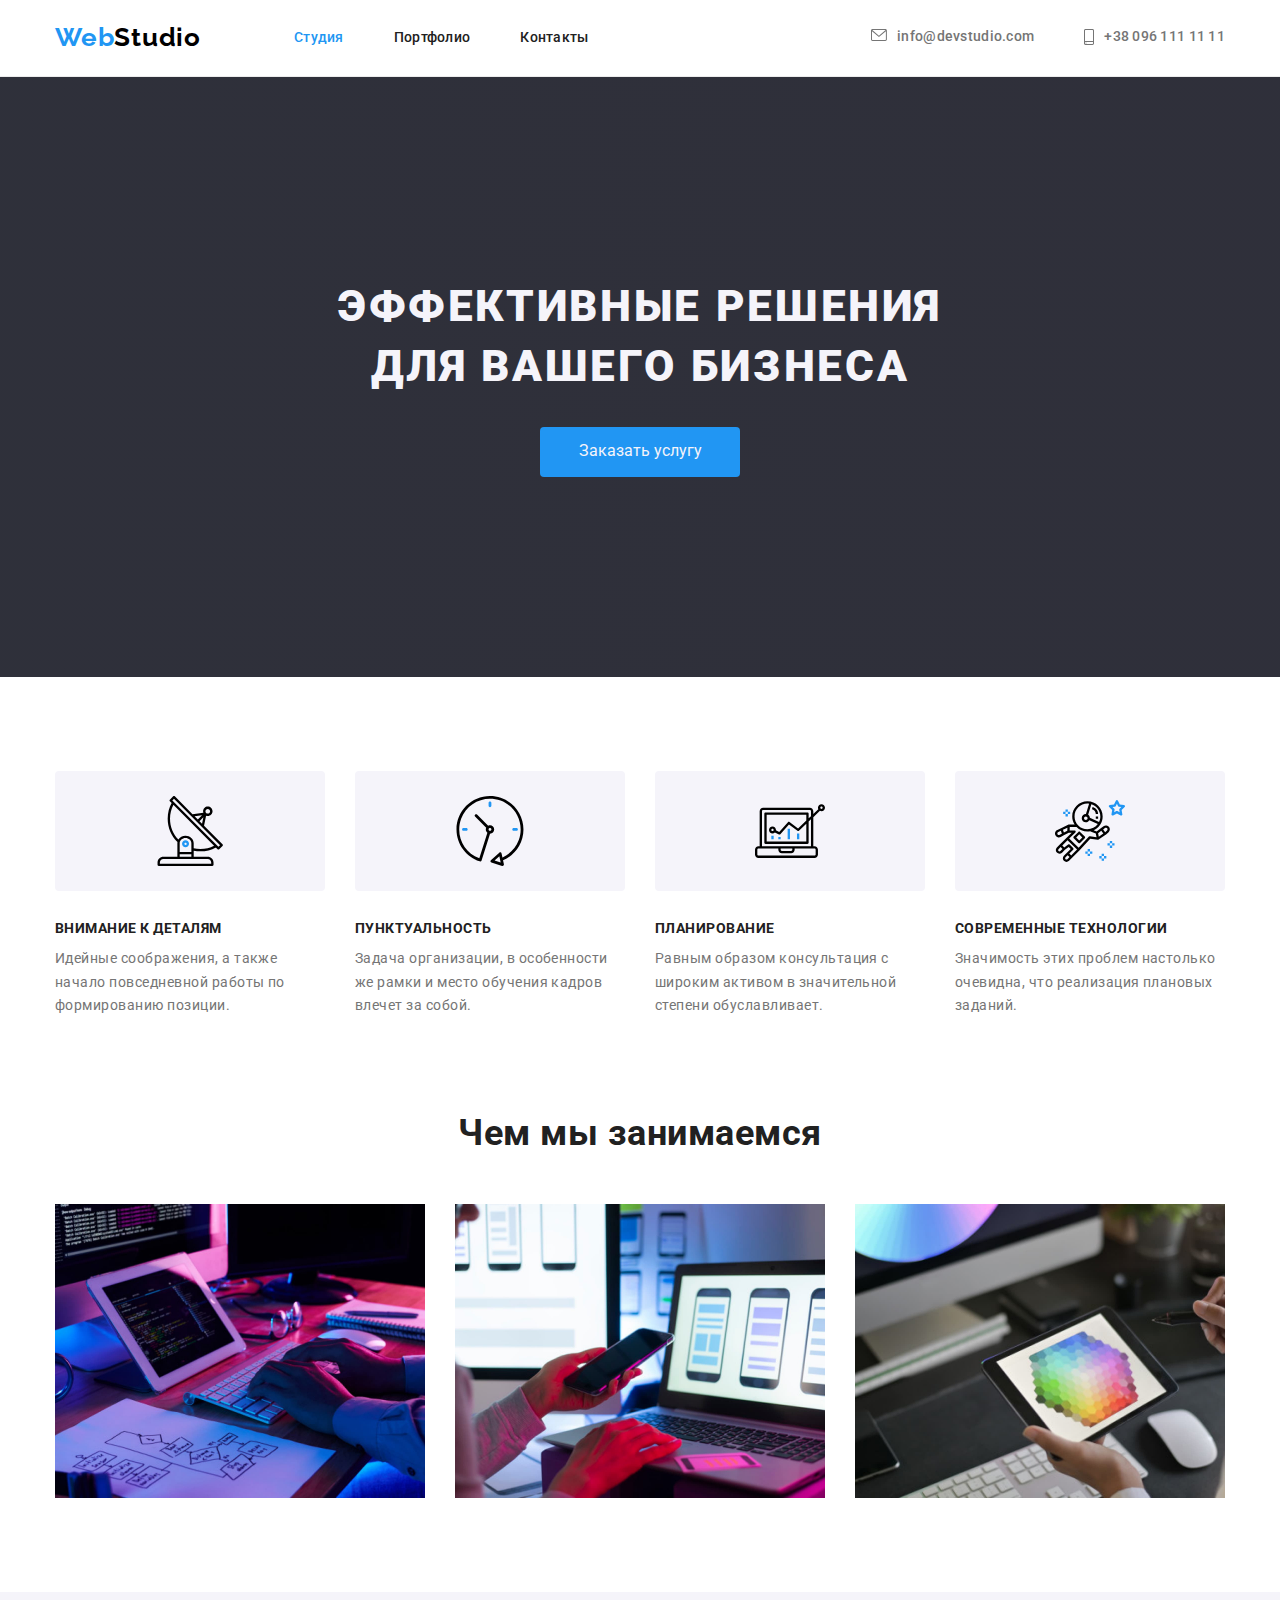
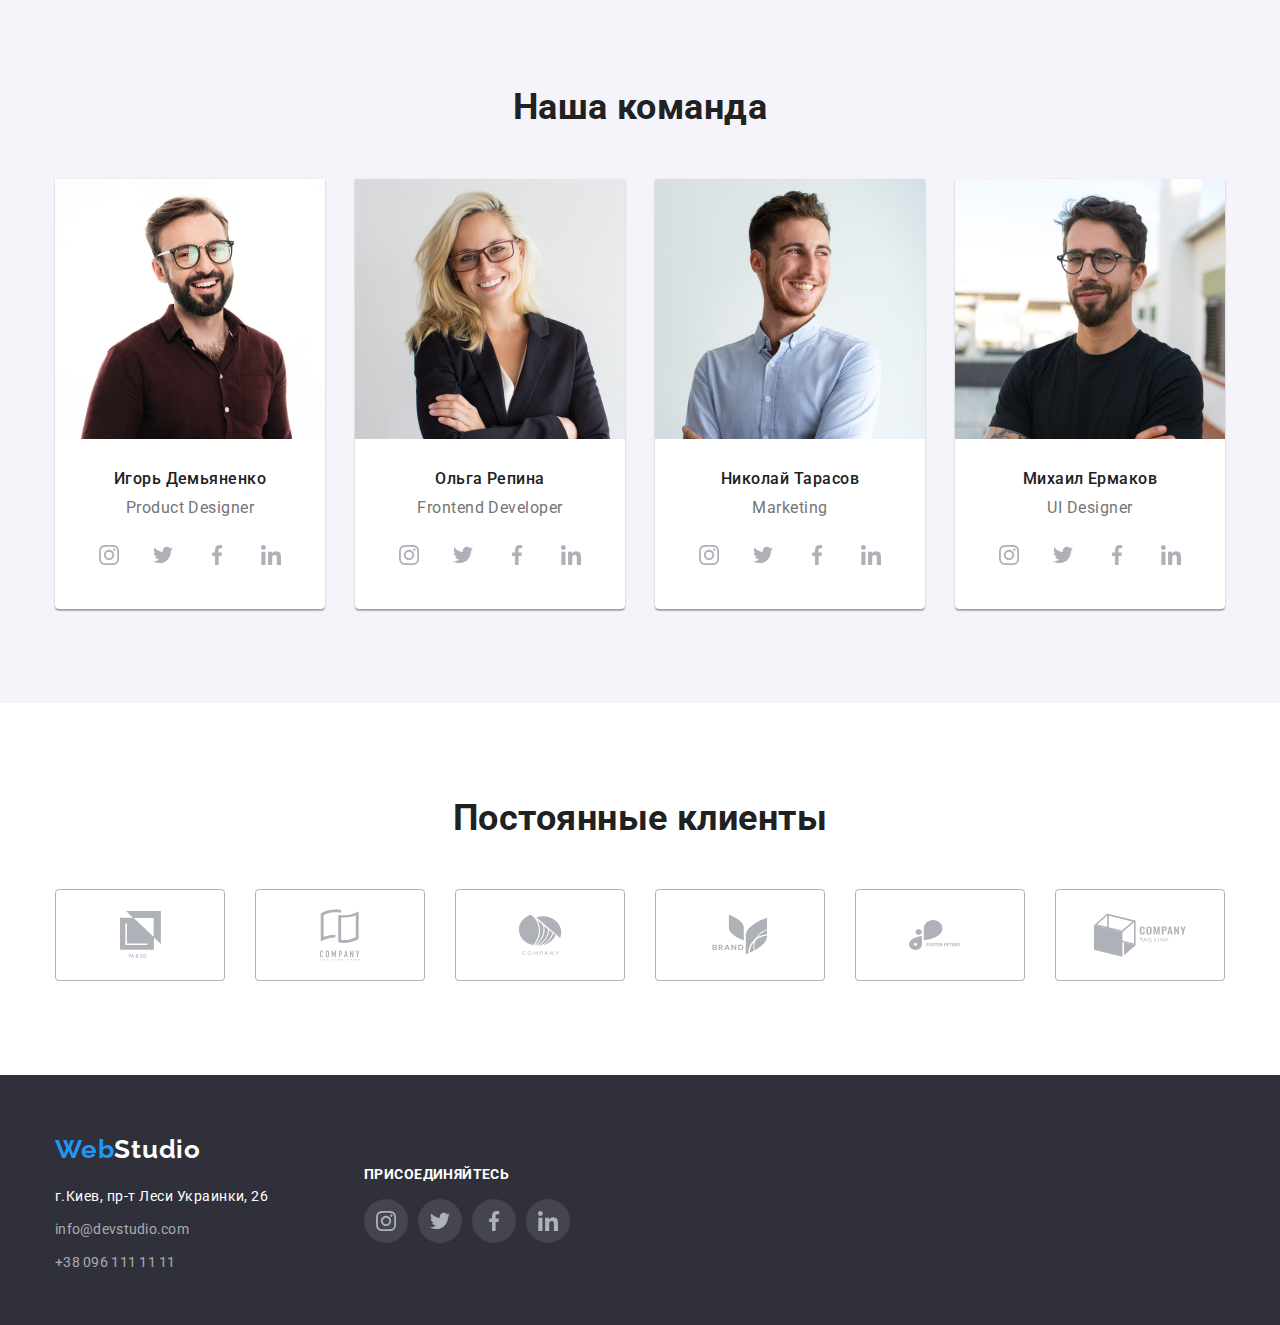
==== commit 02360d58: "Fin-hm04" ====
--- a/index.html
+++ b/index.html
@@ -35,7 +35,8 @@
                     </ul>
                 </nav>
                 <ul class="contact-list list">
-                    <li class="item"><a class="contact-link" href="mailto:info@devstudio.com">
+                    <li class="item">
+                        <a class="contact-link" href="mailto:info@devstudio.com">
                             <div class="moilto">
                                 <svg class=" icon">
                                     <use href="./images/icon.svg#icon-envelope"></use>
@@ -347,23 +348,58 @@
     </main>
     <!-- Підвал з міінімумом навігації -->
     <footer>
-        <div class=" container">
-            <a href="./index.html" class="logo">
-                <span class="logo-blue">Web</span>Studio
-            </a>
-            <address>
-                <ul class="list">
-                    <li class="footer-item"><a target="_blank" class="address-ofice" rel="noreferrer noopener"
-                            href=" https://goo.gl/maps/ZoGBy2pLPGvZENqX7">
-                            г.Киев, пр-т Леси
-                            Украинки, 26</a></li>
-                    <li class="footer-item"><a class="contact-link"
-                            href="mailto:info@devstudio.com">info@devstudio.com</a>
-                    </li>
-                    <li class="footer-item"><a class="contact-link" href="tel:+380961111111">+38
-                            096 111 11 11</a></li>
+        <div class=" container ">
+            <div class="footer-adress">
+                <a href="./index.html" class="logo">
+                    <span class="logo-blue">Web</span>Studio
+                </a>
+                <address>
+                    <ul class="list">
+                        <li class="footer-item"><a target="_blank" class="address-ofice" rel="noreferrer noopener"
+                                href=" https://goo.gl/maps/ZoGBy2pLPGvZENqX7">
+                                г.Киев, пр-т Леси
+                                Украинки, 26</a></li>
+                        <li class="footer-item"><a class="contact-link"
+                                href="mailto:info@devstudio.com">info@devstudio.com</a>
+                        </li>
+                        <li class="footer-item"><a class="contact-link" href="tel:+380961111111">+38
+                                096 111 11 11</a></li>
+                    </ul>
+            </div>
+            </address>
+            <div class="footer-media">
+                <h2>присоединяйтесь</h2>
+                <ul class="employee-list-media">
+                    <li class="item-media">
+                        <a class="link-media" href="">
+                            <svg class="media-svg">
+                                <use href="./images/icon.svg#insta"></use>
+                            </svg>
+                        </a>
+                    </li>
+                    <li class="item-media">
+                        <a class="link-media" href="">
+                            <svg class="media-svg">
+                                <use href="./images/icon.svg#twiter"></use>
+                            </svg>
+                        </a>
+                    </li>
+                    <li class="item-media">
+                        <a class="link-media" href="">
+                            <svg class="media-svg">
+                                <use href="./images/icon.svg#facebok"></use>
+                            </svg>
+                        </a>
+                    </li>
+                    <li class="item-media">
+                        <a class="link-media" href="">
+                            <svg class="media-svg">
+                                <use href="./images/icon.svg#linkendin"></use>
+                            </svg>
+                        </a>
+                    </li>
                 </ul>
-            </address>
+            </div>
         </div>
     </footer>
 </body>
--- a/css/styles.css
+++ b/css/styles.css
@@ -238,6 +238,10 @@
 .current-btn {
     background-color: var(--accent-color);
     color: #ffffff;
+    box-shadow: 0px 3px 1px rgba(0, 0, 0, 0.1),
+        0px 1px 2px rgba(0, 0, 0, 0.08),
+        0px 2px 2px rgba(0, 0, 0, 0.12);
+
 }
 
 /* Приимущества */
@@ -443,8 +447,6 @@
 
 }
 
-
-
 .clients-link:hover .clients-icon,
 .clients-link:hover {
     border-color: var(--accent-color);
@@ -510,6 +512,13 @@
     padding: 20px 24px;
 }
 
+.item-portfolio:hover {
+    box-shadow: 0px 1px 1px rgba(0, 0, 0, 0.12),
+        0px 4px 4px rgba(0, 0, 0, 0.06),
+        1px 4px 6px rgba(0, 0, 0, 0.16);
+
+}
+
 .examples {
     display: flex;
     flex-wrap: wrap;
@@ -519,13 +528,7 @@
     justify-content: center;
 }
 
-/* .examples .item-portfolio:nth-child(3n) {
-    margin-right: 0;
-}
-
-.examples .item-portfolio:nth-last-child(-n + 3) {
-    margin-bottom: 0;
-} */
+
 
 .examples-text {
     color: var(--primary-text-color);
@@ -568,4 +571,31 @@
 
 footer .contact-link {
     color: rgba(255, 255, 255, 0.6);
+}
+
+footer>.container {
+    display: flex;
+
+    align-items: center;
+}
+
+.footer-adress {
+    margin-right: 70px;
+}
+
+.footer-media>h2 {
+    font-weight: 700;
+    font-size: 14px;
+    line-height: 1.2;
+    letter-spacing: 0.03em;
+    text-transform: uppercase;
+    color: #ffffff;
+}
+
+.footer-media .item-media {
+    background-color: rgba(255, 255, 255, 0.1);
+}
+
+.footer-media .item-media:hover {
+    background-color: var(--accent-color);
 }